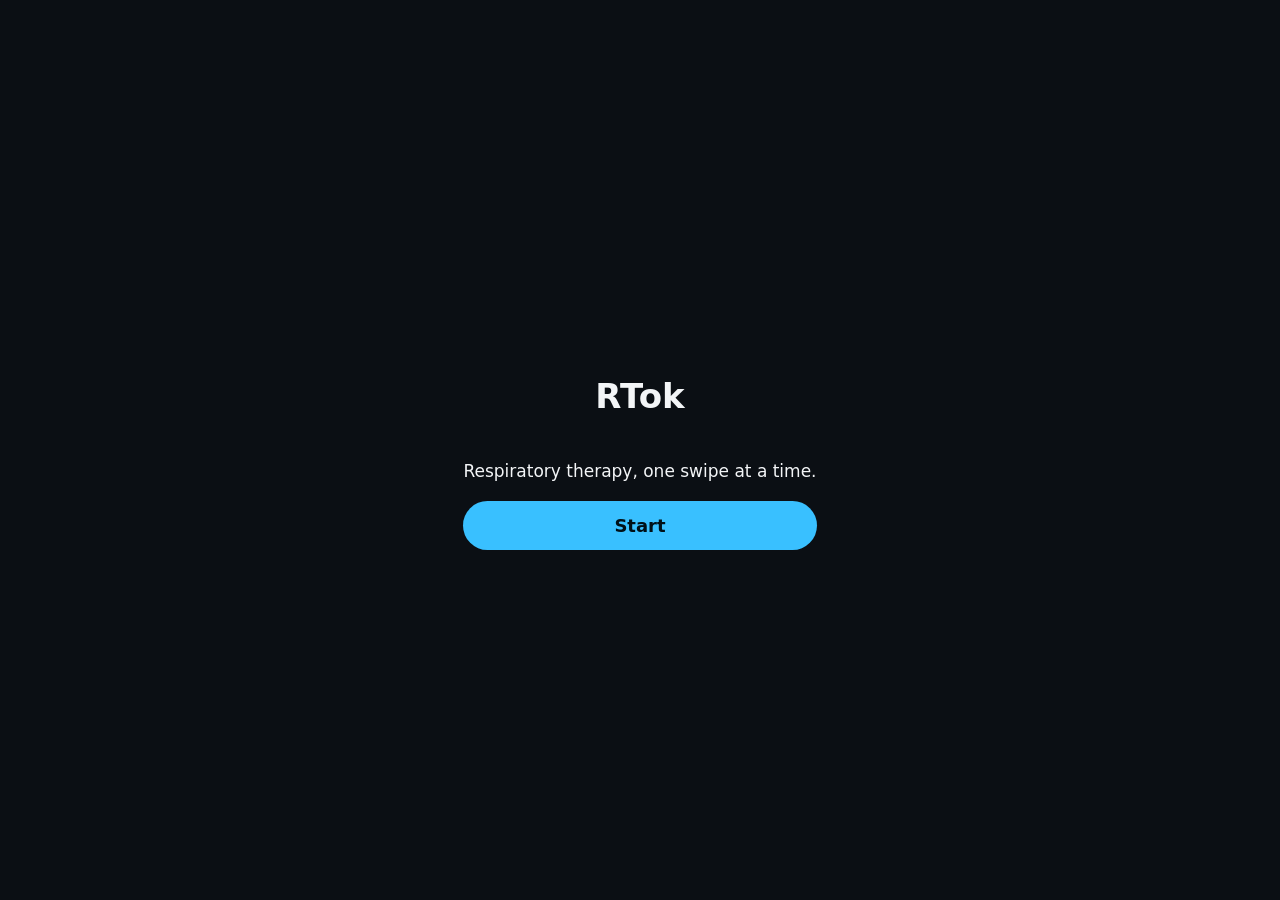
==== index.html @ b0de5a2d "RTok: RCP 203 Final study feed (541 clips, offline PWA)" ====
<!doctype html>
<html lang="en">
<head>
  <meta charset="utf-8">
  <meta name="viewport" content="width=device-width, initial-scale=1, viewport-fit=cover">
  <meta name="theme-color" content="#0b0f14">
  <meta name="apple-mobile-web-app-capable" content="yes">
  <meta name="apple-mobile-web-app-status-bar-style" content="black-translucent">
  <link rel="manifest" href="manifest.webmanifest">
  <link rel="apple-touch-icon" href="icons/icon-192.png">
  <title>RTok</title>
  <link rel="stylesheet" href="styles.css">
</head>
<body>
  <header>
    <div id="filters"></div>
    <button id="gear" aria-label="Settings">⚙</button>
  </header>
  <div id="settings" hidden>
    <h2>Exam dates</h2>
    <div id="exams"></div>
    <h2>Progress</h2>
    <button id="backup">Download backup</button>
    <label class="file">Restore backup <input id="restore" type="file" accept="application/json,.json"></label>
  </div>
  <main id="feed"></main>
  <div id="gate"><h1>RTok</h1><p>Respiratory therapy, one swipe at a time.</p><button id="start">Start</button></div>
  <script type="module" src="js/app.js"></script>
</body>
</html>
---- styles.css ----
:root { --bg: #0b0f14; --fg: #f3f5f7; --muted: #9aa7b4; --accent: #39c0ff; --ok: #2ecc71; --bad: #ff5c5c; --card: #151b22; }
* { box-sizing: border-box; }
html, body { margin: 0; height: 100%; overflow: hidden; overscroll-behavior: none; background: var(--bg); color: var(--fg); font: 17px/1.4 -apple-system, system-ui, sans-serif; }
[hidden] { display: none !important; }
header { position: fixed; top: 0; left: 0; right: 0; z-index: 5; display: flex; justify-content: space-between; align-items: center; padding: calc(env(safe-area-inset-top) + 8px) 16px 8px; background: linear-gradient(var(--bg), transparent); }
#filters button, #gear { background: none; border: 0; color: var(--muted); font: inherit; padding: 6px 10px; }
#filters button.on { color: var(--fg); font-weight: 700; border-bottom: 2px solid var(--fg); }
#feed { height: 100vh; height: 100dvh; overflow-y: scroll; overscroll-behavior: contain; scroll-snap-type: y mandatory; }
.clip { height: 100vh; height: 100dvh; scroll-snap-align: start; scroll-snap-stop: always; position: relative; display: flex; flex-direction: column; justify-content: center; padding: calc(env(safe-area-inset-top) + 72px) 24px calc(env(safe-area-inset-bottom) + 48px); }
.teach { cursor: pointer; }
.teach:focus-visible { outline: 2px solid var(--accent); outline-offset: -4px; }
.teach .frames { position: relative; flex: 1; }
.frame { position: absolute; inset: 0; display: flex; flex-direction: column; justify-content: center; opacity: 0; transform: translateY(16px); transition: opacity .35s, transform .35s; }
.frame.on { opacity: 1; transform: none; }
.big { font-size: clamp(28px, 8vw, 44px); font-weight: 800; line-height: 1.15; margin: 0 0 16px; }
.src { color: var(--muted); font-size: 13px; }
.bar { position: absolute; left: 0; right: 0; bottom: env(safe-area-inset-bottom); height: 3px; background: #ffffff22; }
.fill { height: 100%; width: 0; background: var(--accent); }
.paused { position: absolute; inset: 0; display: grid; place-items: center; font-size: 64px; color: #ffffffaa; pointer-events: none; }
.paused.retry { inset: auto 20px calc(env(safe-area-inset-bottom) + 16px) auto; font-size: 28px; color: #ffffff88; }
.check { background: var(--card); }
/* Centered when it fits; scrolls inside the card (top stays reachable) when the explanation is long. */
.check .body { min-height: 0; margin: auto 0; overflow-y: auto; -webkit-overflow-scrolling: touch; }
.kicker { color: var(--accent); font-weight: 700; text-transform: uppercase; font-size: 13px; letter-spacing: .08em; }
.q { font-size: 22px; font-weight: 700; }
.opts { display: grid; gap: 10px; }
.opts button { text-align: left; padding: 14px 16px; border-radius: 12px; border: 1px solid #ffffff22; background: #ffffff0d; color: var(--fg); font: inherit; }
.opts button.right { border-color: var(--ok); background: #2ecc7133; }
.opts button.wrong { border-color: var(--bad); background: #ff5c5c33; }
.opts button:disabled { opacity: 1; }
.mark { font-weight: 800; }
.right .mark { color: var(--ok); }
.wrong .mark { color: var(--bad); }
.why { margin-top: 16px; }
#gate { position: fixed; inset: 0; z-index: 10; display: grid; place-content: center; text-align: center; background: var(--bg); padding: 16px; }
#gate button, #settings button { padding: 14px 32px; border-radius: 999px; border: 0; background: var(--accent); color: #001018; font: 700 18px system-ui; }
#settings { position: fixed; top: 56px; right: 16px; left: 16px; z-index: 6; background: var(--card); border-radius: 16px; padding: 16px; }
#settings label { display: block; margin: 8px 0; }
.empty { margin: 0; padding: 120px 24px; color: var(--muted); scroll-snap-align: start; min-height: 100vh; min-height: 100dvh; }
.notice { position: fixed; left: 16px; right: 16px; bottom: calc(env(safe-area-inset-bottom) + 16px); z-index: 20; padding: 10px 14px; border-radius: 12px; background: var(--card); color: var(--fg); font-size: 14px; box-shadow: 0 4px 16px #0008; }
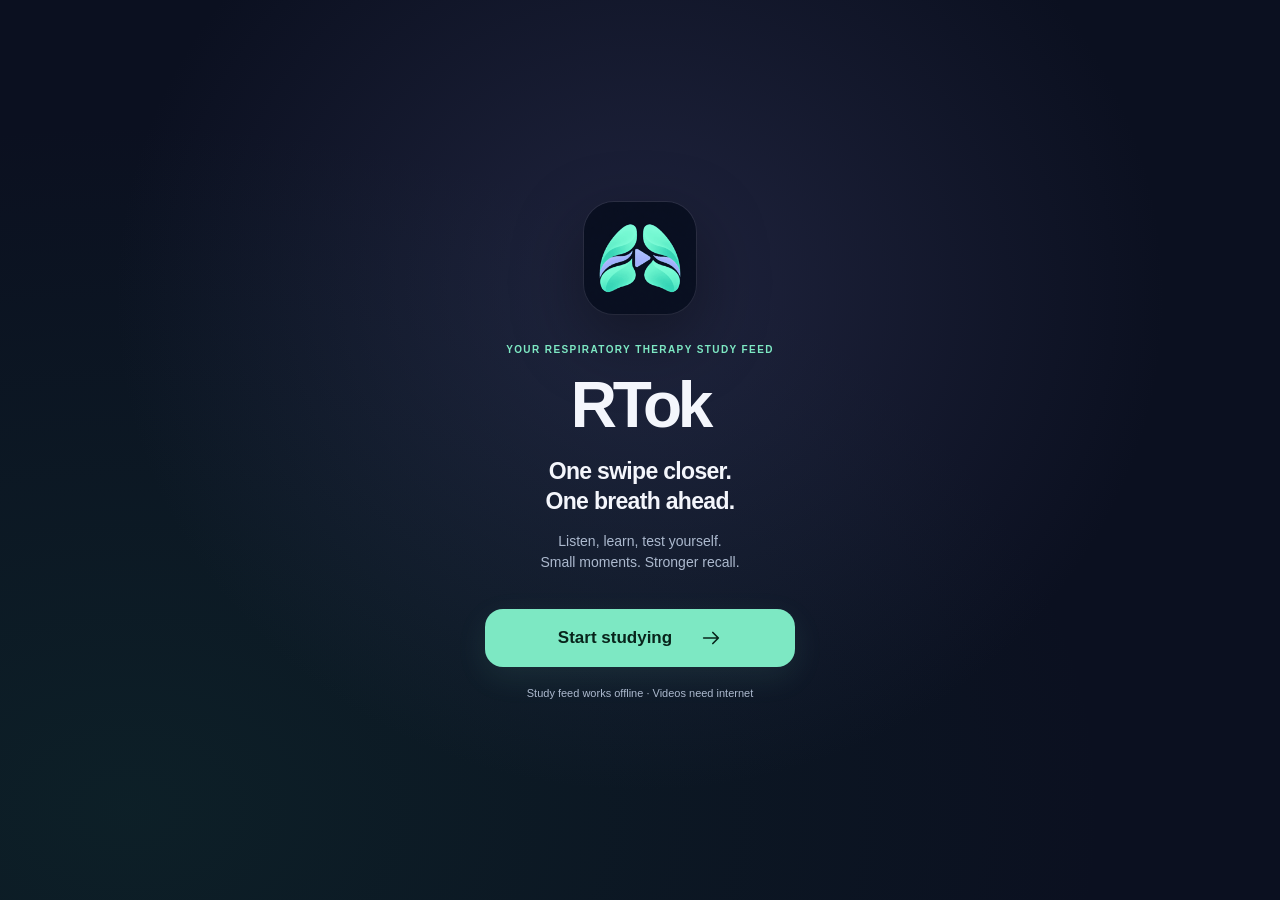
==== commit 96cddaae: "UI redesign + new app icon" ====
--- a/index.html
+++ b/index.html
@@ -3,28 +3,46 @@
 <head>
   <meta charset="utf-8">
   <meta name="viewport" content="width=device-width, initial-scale=1, viewport-fit=cover">
-  <meta name="theme-color" content="#0b0f14">
+  <meta name="theme-color" content="#0b1020">
   <meta name="apple-mobile-web-app-capable" content="yes">
   <meta name="apple-mobile-web-app-status-bar-style" content="black-translucent">
   <link rel="manifest" href="manifest.webmanifest">
-  <link rel="apple-touch-icon" href="icons/icon-192.png">
+  <link rel="apple-touch-icon" href="icons/apple-touch-icon.png">
   <title>RTok</title>
   <link rel="stylesheet" href="styles.css">
 </head>
 <body>
   <header>
-    <div id="filters"></div>
-    <button id="gear" aria-label="Settings">⚙</button>
+    <div class="header-top">
+      <div class="brand"><img src="icons/icon-192.png" alt="" width="30" height="30"><span>RTok</span><span>One breath ahead</span></div>
+      <button id="gear" aria-label="Settings" aria-expanded="false" aria-controls="settings"><svg viewBox="0 0 24 24" aria-hidden="true"><path d="m9 3-.6 2.3-2 .9-2.2-.6-2 3.5L4 10.8v2.4l-1.8 1.7 2 3.5 2.2-.6 2 .9L9 21h4l.6-2.3 2-.9 2.2.6 2-3.5-1.8-1.7v-2.4l1.8-1.7-2-3.5-2.2.6-2-.9L13 3Z"/><circle cx="11" cy="12" r="3"/></svg></button>
+    </div>
+    <div id="filters" role="group" aria-label="Filter by course"></div>
   </header>
-  <div id="settings" hidden>
-    <h2>Exam dates</h2>
+  <div id="settings" role="region" aria-labelledby="settings-title" hidden>
+    <div class="sheet-heading"><h2 id="settings-title">Your study space</h2><button id="settings-close" aria-label="Close settings"><svg viewBox="0 0 24 24" aria-hidden="true"><path d="m6 6 12 12M18 6 6 18"/></svg></button></div>
+    <p class="sheet-description">Set your exam dates. Keep your progress close.</p>
+    <h3>Exam dates</h3>
     <div id="exams"></div>
-    <h2>Progress</h2>
+    <h3>Progress &amp; backup</h3>
     <button id="backup">Download backup</button>
     <label class="file">Restore backup <input id="restore" type="file" accept="application/json,.json"></label>
   </div>
   <main id="feed"></main>
-  <div id="gate"><h1>RTok</h1><p>Respiratory therapy, one swipe at a time.</p><button id="start">Start</button></div>
+  <main id="videos" hidden></main>
+  <nav id="tabs" aria-label="Study views" hidden>
+    <button data-tab="feed" class="on" aria-pressed="true"><svg viewBox="0 0 24 24" aria-hidden="true"><rect x="5" y="3" width="14" height="18" rx="4"/><path d="m10 9 5 3-5 3Z"/></svg><span>Feed</span></button>
+    <button data-tab="videos" aria-pressed="false"><svg viewBox="0 0 24 24" aria-hidden="true"><rect x="3" y="5" width="18" height="14" rx="4"/><path d="m10 9 5 3-5 3Z"/></svg><span>Videos</span></button>
+  </nav>
+  <div id="gate">
+    <img class="hero-icon" src="icons/icon-192.png" width="112" height="112" alt="">
+    <p class="kicker">Your respiratory therapy study feed</p>
+    <h1>RTok</h1>
+    <p class="tagline">One swipe closer.<br>One breath ahead.</p>
+    <p class="hero-detail">Listen, learn, test yourself.<br>Small moments. Stronger recall.</p>
+    <button id="start">Start studying <svg viewBox="0 0 24 24" aria-hidden="true"><path d="M4 12h16m-6-6 6 6-6 6"/></svg></button>
+    <p class="gate-note">Study feed works offline · Videos need internet</p>
+  </div>
   <script type="module" src="js/app.js"></script>
 </body>
 </html>
--- a/styles.css
+++ b/styles.css
@@ -1,40 +1,139 @@
-:root { --bg: #0b0f14; --fg: #f3f5f7; --muted: #9aa7b4; --accent: #39c0ff; --ok: #2ecc71; --bad: #ff5c5c; --card: #151b22; }
+:root {
+  color-scheme: dark;
+  --bg: #0b1020;
+  --card: #151e32;
+  --surface: #1c2840;
+  --fg: #f4f6fc;
+  --muted: #acb9ce;
+  --accent: #7de8c3;
+  --violet: #b5b8ff;
+  --ok: #7de8c3;
+  --bad: #ff9baf;
+  --line: #33415b;
+  --radius: 22px;
+  --shadow: 0 20px 60px #0005;
+  --top: calc(env(safe-area-inset-top, 0px) + 132px);
+  --bottom: calc(env(safe-area-inset-bottom, 0px) + 88px);
+}
 * { box-sizing: border-box; }
-html, body { margin: 0; height: 100%; overflow: hidden; overscroll-behavior: none; background: var(--bg); color: var(--fg); font: 17px/1.4 -apple-system, system-ui, sans-serif; }
+html, body { margin: 0; height: 100%; overflow: hidden; overscroll-behavior: none; background: var(--bg); color: var(--fg); font: 17px/1.5 -apple-system, BlinkMacSystemFont, 'Segoe UI', sans-serif; -webkit-text-size-adjust: 100%; }
 [hidden] { display: none !important; }
-header { position: fixed; top: 0; left: 0; right: 0; z-index: 5; display: flex; justify-content: space-between; align-items: center; padding: calc(env(safe-area-inset-top) + 8px) 16px 8px; background: linear-gradient(var(--bg), transparent); }
-#filters button, #gear { background: none; border: 0; color: var(--muted); font: inherit; padding: 6px 10px; }
-#filters button.on { color: var(--fg); font-weight: 700; border-bottom: 2px solid var(--fg); }
-#feed { height: 100vh; height: 100dvh; overflow-y: scroll; overscroll-behavior: contain; scroll-snap-type: y mandatory; }
-.clip { height: 100vh; height: 100dvh; scroll-snap-align: start; scroll-snap-stop: always; position: relative; display: flex; flex-direction: column; justify-content: center; padding: calc(env(safe-area-inset-top) + 72px) 24px calc(env(safe-area-inset-bottom) + 48px); }
-.teach { cursor: pointer; }
-.teach:focus-visible { outline: 2px solid var(--accent); outline-offset: -4px; }
-.teach .frames { position: relative; flex: 1; }
-.frame { position: absolute; inset: 0; display: flex; flex-direction: column; justify-content: center; opacity: 0; transform: translateY(16px); transition: opacity .35s, transform .35s; }
-.frame.on { opacity: 1; transform: none; }
-.big { font-size: clamp(28px, 8vw, 44px); font-weight: 800; line-height: 1.15; margin: 0 0 16px; }
-.src { color: var(--muted); font-size: 13px; }
-.bar { position: absolute; left: 0; right: 0; bottom: env(safe-area-inset-bottom); height: 3px; background: #ffffff22; }
-.fill { height: 100%; width: 0; background: var(--accent); }
-.paused { position: absolute; inset: 0; display: grid; place-items: center; font-size: 64px; color: #ffffffaa; pointer-events: none; }
-.paused.retry { inset: auto 20px calc(env(safe-area-inset-bottom) + 16px) auto; font-size: 28px; color: #ffffff88; }
-.check { background: var(--card); }
-/* Centered when it fits; scrolls inside the card (top stays reachable) when the explanation is long. */
-.check .body { min-height: 0; margin: auto 0; overflow-y: auto; -webkit-overflow-scrolling: touch; }
-.kicker { color: var(--accent); font-weight: 700; text-transform: uppercase; font-size: 13px; letter-spacing: .08em; }
-.q { font-size: 22px; font-weight: 700; }
+button, input { font: inherit; }
+button { cursor: pointer; -webkit-tap-highlight-color: transparent; }
+button, input, label.file { touch-action: manipulation; }
+button:focus-visible, input:focus-visible, .file:focus-within { outline: 3px solid var(--accent); outline-offset: 3px; }
+button { transition: background .18s, border-color .18s, transform .18s; }
+button:active { transform: scale(.98); }
+svg { display: block; width: 22px; height: 22px; flex: none; fill: none; stroke: currentColor; stroke-width: 1.8; stroke-linecap: round; stroke-linejoin: round; }
+header { position: fixed; top: 0; left: 0; right: 0; z-index: 5; padding: calc(env(safe-area-inset-top, 0px) + 10px) max(16px, env(safe-area-inset-right, 0px)) 12px max(16px, env(safe-area-inset-left, 0px)); background: #0b1020f5; border-bottom: 1px solid #ffffff0d; }
+.header-top { display: flex; justify-content: space-between; align-items: center; height: 36px; margin-bottom: 8px; }
+.brand { display: flex; align-items: center; gap: 9px; font-weight: 800; font-size: 21px; letter-spacing: -.7px; }
+.brand img { width: 30px; height: 30px; border-radius: 9px; }
+.brand span:last-child { margin-left: 3px; font-size: 10px; letter-spacing: .12em; text-transform: uppercase; color: var(--muted); font-weight: 700; }
+#gear { display: grid; place-items: center; width: 44px; height: 44px; border: 0; border-radius: 14px; background: transparent; color: var(--muted); }
+#gear[aria-expanded="true"] { background: var(--surface); color: var(--accent); }
+#filters { display: flex; gap: 4px; padding: 3px; border: 1px solid var(--line); border-radius: 16px; background: #11192b; overflow-x: auto; scrollbar-width: none; }
+#filters::-webkit-scrollbar { display: none; }
+#filters button { flex: 1 0 auto; min-height: 44px; padding: 8px 12px; border: 0; border-radius: 12px; color: var(--muted); background: transparent; font-size: 13px; font-weight: 700; white-space: nowrap; }
+#filters button.on { color: #071c18; background: var(--accent); box-shadow: 0 3px 12px #0003; }
+#feed, #videos { height: 100vh; height: 100dvh; overflow-y: scroll; overflow-x: hidden; overscroll-behavior: contain; scroll-snap-type: y mandatory; scrollbar-width: none; }
+#feed::-webkit-scrollbar, #videos::-webkit-scrollbar { display: none; }
+.clip { height: 100vh; height: 100dvh; scroll-snap-align: start; scroll-snap-stop: always; position: relative; display: flex; flex-direction: column; justify-content: center; padding: var(--top) max(24px, env(safe-area-inset-right, 0px)) var(--bottom) max(24px, env(safe-area-inset-left, 0px)); overflow: hidden; background: radial-gradient(ellipse at 100% 30%, #29365655, transparent 65%), var(--bg); }
+.clip > * { min-width: 0; }
+.teach { cursor: pointer; padding-bottom: calc(env(safe-area-inset-bottom, 0px) + 144px); background: radial-gradient(ellipse at 90% 40%, #46417f42, transparent 65%), radial-gradient(ellipse at 0 80%, #14463d35, transparent 70%), var(--bg); }
+.teach:focus-visible { outline: 3px solid var(--accent); outline-offset: -5px; }
+.lesson-head { display: flex; align-items: center; justify-content: space-between; gap: 10px; margin: 14px 0 8px; }
+.kicker { color: var(--accent); font-weight: 750; text-transform: uppercase; font-size: 11px; letter-spacing: .14em; margin: 0 0 12px; }
+.lesson-head .kicker { color: var(--violet); margin: 0; }
+.lesson-format { color: var(--muted); font-size: 11px; }
+.teach .frames { position: relative; flex: 1; min-height: 0; }
+.frame { position: absolute; inset: 0; display: flex; flex-direction: column; overflow-y: auto; opacity: 0; visibility: hidden; transform: translateY(12px); transition: opacity .35s, transform .35s, visibility .35s; }
+.frame.on { opacity: 1; visibility: visible; transform: none; }
+.frame-number { color: var(--violet); font-size: 12px; font-weight: 700; letter-spacing: .12em; margin-top: auto; padding-top: 18px; margin-bottom: 16px; }
+.big { font-size: clamp(30px, 8.7vw, 44px); font-weight: 800; line-height: 1.14; letter-spacing: -.035em; margin: 0 0 24px; overflow-wrap: anywhere; text-wrap: pretty; }
+.src { color: var(--muted); font-size: 12px; line-height: 1.6; overflow-wrap: anywhere; }
+.frame .src { align-self: flex-start; padding: 9px 12px; border: 1px solid var(--line); border-left: 2px solid var(--violet); border-radius: 10px; background: #141d30; margin: 0 0 auto; }
+.teach-hint { max-width: calc(100% - 180px); position: absolute; left: 24px; bottom: calc(env(safe-area-inset-bottom, 0px) + 94px); margin: 0; color: var(--muted); font-size: 11px; letter-spacing: .02em; }
+.bar { position: absolute; left: 24px; right: 24px; bottom: calc(env(safe-area-inset-bottom, 0px) + 72px); height: 5px; border-radius: 8px; overflow: hidden; background: #35415e; }
+.fill { height: 100%; width: 0; background: linear-gradient(90deg, var(--violet), var(--accent)); border-radius: inherit; }
+.paused { position: absolute; right: 24px; bottom: calc(env(safe-area-inset-bottom, 0px) + 92px); display: flex; align-items: center; gap: 8px; min-height: 44px; padding: 9px 13px; border: 1px solid var(--line); border-radius: 14px; font-size: 14px; color: var(--fg); background: #1c2840; pointer-events: none; }
+.paused::after { content: 'Tap to play'; font-size: 11px; font-weight: 600; }
+.paused.retry::after { content: 'Retry audio'; }
+.check { background: radial-gradient(ellipse at 100% 20%, #21574b33, transparent 65%), var(--bg); }
+/* Each snap card stays viewport-sized. Long content scrolls inside the clear area. */
+.check .body, .video .body { min-height: 0; max-height: 100%; margin: auto 0; overflow-y: auto; overscroll-behavior-y: contain; -webkit-overflow-scrolling: touch; padding: 8px 6px 12px; overflow-x: hidden; scrollbar-width: thin; scrollbar-color: var(--line) transparent; }
+.check .kicker::before { content: '✦'; margin-right: 8px; }
+.q { font-size: clamp(21px, 6vw, 27px); line-height: 1.3; letter-spacing: -.025em; font-weight: 750; margin: 0 0 24px; overflow-wrap: anywhere; }
 .opts { display: grid; gap: 10px; }
-.opts button { text-align: left; padding: 14px 16px; border-radius: 12px; border: 1px solid #ffffff22; background: #ffffff0d; color: var(--fg); font: inherit; }
-.opts button.right { border-color: var(--ok); background: #2ecc7133; }
-.opts button.wrong { border-color: var(--bad); background: #ff5c5c33; }
-.opts button:disabled { opacity: 1; }
-.mark { font-weight: 800; }
+.opts button { position: relative; display: flex; align-items: center; gap: 12px; min-height: 60px; width: 100%; text-align: left; padding: 12px 14px; border-radius: 16px; border: 1px solid var(--line); background: #172238; color: var(--fg); font-size: 15px; line-height: 1.45; overflow-wrap: anywhere; }
+.option-letter { display: grid; place-items: center; flex: 0 0 30px; height: 30px; border: 1px solid #4c5b75; border-radius: 9px; color: var(--muted); font-size: 12px; font-weight: 750; }
+.option-text { min-width: 0; }
+.opts button.right { border-color: var(--ok); background: #14382f; }
+.opts button.wrong { border-color: var(--bad); background: #3f2333; }
+.opts button:disabled { opacity: 1; cursor: default; }
+.right .option-letter { background: var(--ok); color: #09251d; border-color: var(--ok); }
+.wrong .option-letter { background: var(--bad); color: #2b1020; border-color: var(--bad); }
+.mark { position: absolute; right: 10px; top: -9px; display: grid; place-items: center; width: 22px; height: 22px; border-radius: 50%; background: var(--bg); font-weight: 800; }
 .right .mark { color: var(--ok); }
 .wrong .mark { color: var(--bad); }
-.why { margin-top: 16px; }
-#gate { position: fixed; inset: 0; z-index: 10; display: grid; place-content: center; text-align: center; background: var(--bg); padding: 16px; }
-#gate button, #settings button { padding: 14px 32px; border-radius: 999px; border: 0; background: var(--accent); color: #001018; font: 700 18px system-ui; }
-#settings { position: fixed; top: 56px; right: 16px; left: 16px; z-index: 6; background: var(--card); border-radius: 16px; padding: 16px; }
-#settings label { display: block; margin: 8px 0; }
-.empty { margin: 0; padding: 120px 24px; color: var(--muted); scroll-snap-align: start; min-height: 100vh; min-height: 100dvh; }
-.notice { position: fixed; left: 16px; right: 16px; bottom: calc(env(safe-area-inset-bottom) + 16px); z-index: 20; padding: 10px 14px; border-radius: 12px; background: var(--card); color: var(--fg); font-size: 14px; box-shadow: 0 4px 16px #0008; }
+.why { margin-top: 20px; padding: 18px; background: #172738; border: 1px solid #3c596a; border-radius: 18px; font-size: 15px; }
+.why-title { color: var(--accent); font-size: 11px; letter-spacing: .1em; text-transform: uppercase; }
+.why p { margin: 10px 0 0; }
+#gate { position: fixed; inset: 0; z-index: 10; display: flex; flex-direction: column; align-items: center; justify-content: center; overflow-y: auto; text-align: center; background: radial-gradient(ellipse at 50% 33%, #3e416b66, transparent 58%), radial-gradient(ellipse at 10% 90%, #145e4533, transparent 60%), var(--bg); padding: calc(env(safe-area-inset-top, 0px) + 32px) 28px calc(env(safe-area-inset-bottom, 0px) + 28px); }
+#gate > * { flex-shrink: 0; }
+.hero-icon { width: 112px; height: 112px; border-radius: 30px; box-shadow: 0 24px 70px #0006, 0 0 0 1px #ffffff15; margin-bottom: 28px; }
+#gate .kicker { color: var(--accent); font-size: 10px; }
+#gate h1 { font-size: clamp(48px, 15vw, 64px); line-height: 1; letter-spacing: -.065em; margin: 4px 0 20px; }
+#gate .tagline { font-size: 23px; font-weight: 650; line-height: 1.3; letter-spacing: -.03em; max-width: 290px; margin: 0 0 14px; }
+.hero-detail { color: var(--muted); font-size: 14px; max-width: 270px; margin: 0 0 36px; }
+#start { display: flex; align-items: center; justify-content: center; gap: 28px; width: min(100%, 310px); min-height: 58px; padding: 14px 24px; border-radius: 18px; border: 0; background: var(--accent); color: #08241b; font-weight: 800; font-size: 17px; box-shadow: 0 10px 32px #7de8c317; }
+.gate-note { color: var(--muted); font-size: 11px; margin: 18px 0 0; }
+#settings { position: fixed; top: var(--top); bottom: calc(env(safe-area-inset-bottom, 0px) + 64px); right: max(12px, env(safe-area-inset-right, 0px)); left: max(12px, env(safe-area-inset-left, 0px)); z-index: 6; overflow-y: auto; background: #151e32fa; border: 1px solid #43516c; border-radius: 26px; padding: 24px; box-shadow: var(--shadow); }
+.sheet-heading { display: flex; align-items: center; justify-content: space-between; gap: 12px; }
+#settings h2 { font-size: 22px; letter-spacing: -.035em; margin: 0; }
+#settings h3 { color: var(--muted); font-size: 11px; text-transform: uppercase; letter-spacing: .12em; margin: 26px 0 12px; }
+.sheet-description { color: var(--muted); font-size: 13px; margin: 8px 0 20px; }
+#settings-close { display: grid; place-items: center; width: 44px; height: 44px; border: 1px solid var(--line); border-radius: 50%; color: var(--fg); background: var(--surface); }
+#settings label { display: flex; flex-wrap: wrap; align-items: center; justify-content: space-between; gap: 8px; margin: 10px 0; font-size: 14px; }
+#settings input[type="date"] { min-width: 0; max-width: 100%; min-height: 44px; color: var(--fg); background: var(--bg); border: 1px solid #4b5b77; border-radius: 10px; padding: 8px; }
+#backup, #settings label.file { display: flex; justify-content: center; align-items: center; width: 100%; min-height: 48px; padding: 12px 16px; border-radius: 14px; border: 1px solid var(--line); color: var(--fg); background: var(--surface); font-size: 14px; font-weight: 650; }
+#settings label.file { position: relative; cursor: pointer; overflow: hidden; }
+.file input { position: absolute; inset: 0; opacity: 0; width: 100%; cursor: pointer; }
+.empty { margin: 0; padding: var(--top) 24px var(--bottom); color: var(--muted); scroll-snap-align: start; min-height: 100vh; min-height: 100dvh; }
+.notice { position: fixed; left: max(16px, env(safe-area-inset-left, 0px)); right: max(16px, env(safe-area-inset-right, 0px)); bottom: calc(env(safe-area-inset-bottom, 0px) + 64px); z-index: 20; padding: 16px 18px; border: 1px solid #53617b; border-left: 3px solid var(--accent); border-radius: 16px; background: #1c2840; color: var(--fg); font-size: 14px; box-shadow: var(--shadow); }
+.video h2 { font-size: 25px; letter-spacing: -.03em; line-height: 1.25; margin: 14px 0; overflow-wrap: anywhere; }
+.video .kicker { display: flex; align-items: center; flex-wrap: wrap; gap: 8px; font-size: 11px; letter-spacing: .02em; text-transform: none; color: var(--muted); }
+.video .kicker > span { min-width: 0; max-width: 100%; overflow-wrap: anywhere; }
+.platform-pill { border-radius: 8px; padding: 5px 9px; background: #26384a; color: var(--accent); font-size: 10px; font-weight: 800; letter-spacing: .05em; text-transform: uppercase; }
+.youtube .platform-pill { background: #492333; color: #ffb6c0; }
+.instagram .platform-pill { background: #3e294d; color: #edbbff; }
+.facebook .platform-pill { background: #1d3557; color: #a9d0ff; }
+.tiktok .platform-pill { background: #153d3b; color: #87f1df; }
+.video-badge { display: inline-block; margin: 0; padding: 7px 10px; border: 1px solid #3b6659; border-radius: 10px; font-size: 12px; font-weight: 650; background: #16362f; color: var(--ok); }
+.video-badge.conflict { background: #3a2e20; border-color: #806345; color: #ffda9b; }
+.video-conflicts { padding: 14px 14px 14px 30px; border: 1px solid #64513d; border-radius: 14px; background: #2a251f; color: #eddbbd; font-size: 13px; line-height: 1.65; overflow-wrap: anywhere; }
+.video-conflicts li + li { margin-top: 12px; }
+.video-media { width: min(100%, 33.75vh); width: min(100%, 33.75dvh); margin: 18px auto 0; }
+.video.youtube .video-media { width: 100%; }
+.video .poster, .video iframe { width: 100%; aspect-ratio: 9 / 16; border: 1px solid #42516c; border-radius: 20px; }
+.video.youtube .poster, .video.youtube iframe { aspect-ratio: 16 / 9; }
+.video .poster { position: relative; display: grid; place-items: center; overflow: hidden; background: radial-gradient(ellipse at 20% 10%, #53648866, transparent 75%), #18243a; box-shadow: 0 12px 32px #0003; }
+.video.tiktok .poster { background: radial-gradient(ellipse at 0 0, #277269, transparent), #152631; }
+.video.instagram .poster { background: radial-gradient(ellipse at 0 0, #73436e, transparent), #261e39; }
+.video.facebook .poster { background: radial-gradient(ellipse at 0 0, #345b91, transparent), #17253d; }
+.video .poster img { position: absolute; inset: 0; width: 100%; height: 100%; object-fit: cover; }
+.video .poster::after { content: ''; position: absolute; inset: 0; background: linear-gradient(transparent, #08101a66); pointer-events: none; }
+.video iframe { display: block; background: var(--card); }
+.video-play { position: relative; z-index: 1; display: grid; place-items: center; width: 64px; height: 64px; padding-left: 6px; border: 1px solid #ffffff66; border-radius: 50%; background: #0b1020dd; color: #fff; font-size: 26px; box-shadow: 0 0 0 8px #ffffff16, 0 8px 32px #0005; }
+.video-actions { display: flex; flex-wrap: wrap; gap: 10px; margin-top: 14px; }
+.video-retry, .video-skip { display: block; min-height: 44px; padding: 10px 14px; border: 1px solid var(--line); border-radius: 12px; background: #172238; color: var(--muted); font-size: 12px; font-weight: 650; }
+.video-retry { color: var(--accent); }
+.video-status { padding: 12px 14px; border: 1px solid var(--line); border-radius: 12px; background: var(--surface); color: var(--muted); font-size: 13px; }
+#tabs { position: fixed; left: 0; right: 0; bottom: 0; z-index: 5; display: flex; padding: 0 max(16px, env(safe-area-inset-right, 0px)) env(safe-area-inset-bottom, 0px) max(16px, env(safe-area-inset-left, 0px)); background: #0b1020fa; border-top: 1px solid var(--line); }
+#tabs button { position: relative; flex: 1; display: flex; align-items: center; justify-content: center; gap: 9px; height: 48px; background: none; border: 0; color: var(--muted); font-size: 12px; font-weight: 700; }
+#tabs button.on { color: var(--accent); }
+#tabs button.on::before { content: ''; position: absolute; top: -1px; left: 30%; right: 30%; height: 2px; border-radius: 4px; background: var(--accent); }
+@media (min-width: 600px) { .clip { padding-left: max(24px, calc((100vw - 480px) / 2)); padding-right: max(24px, calc((100vw - 480px) / 2)); } #settings { max-width: 480px; margin: 0 auto; } .bar { left: max(24px, calc((100vw - 480px) / 2)); right: max(24px, calc((100vw - 480px) / 2)); } }
+@media (max-width: 350px) { .clip { padding-left: 18px; padding-right: 18px; } .q { font-size: 21px; } .opts button { padding: 11px; gap: 9px; } .brand span:last-child { font-size: 9px; } .teach-hint { left: 18px; font-size: 10px; } .paused { right: 18px; } #settings { padding: 18px; } }
+@media (max-height: 650px) { #gate { justify-content: flex-start; } .hero-icon { width: 76px; height: 76px; margin-bottom: 18px; } .hero-detail { margin-bottom: 20px; } .lesson-head { margin-top: 4px; } }
+@media (prefers-reduced-motion: reduce) { *, *::before, *::after { animation: none !important; transition: none !important; scroll-behavior: auto !important; } }
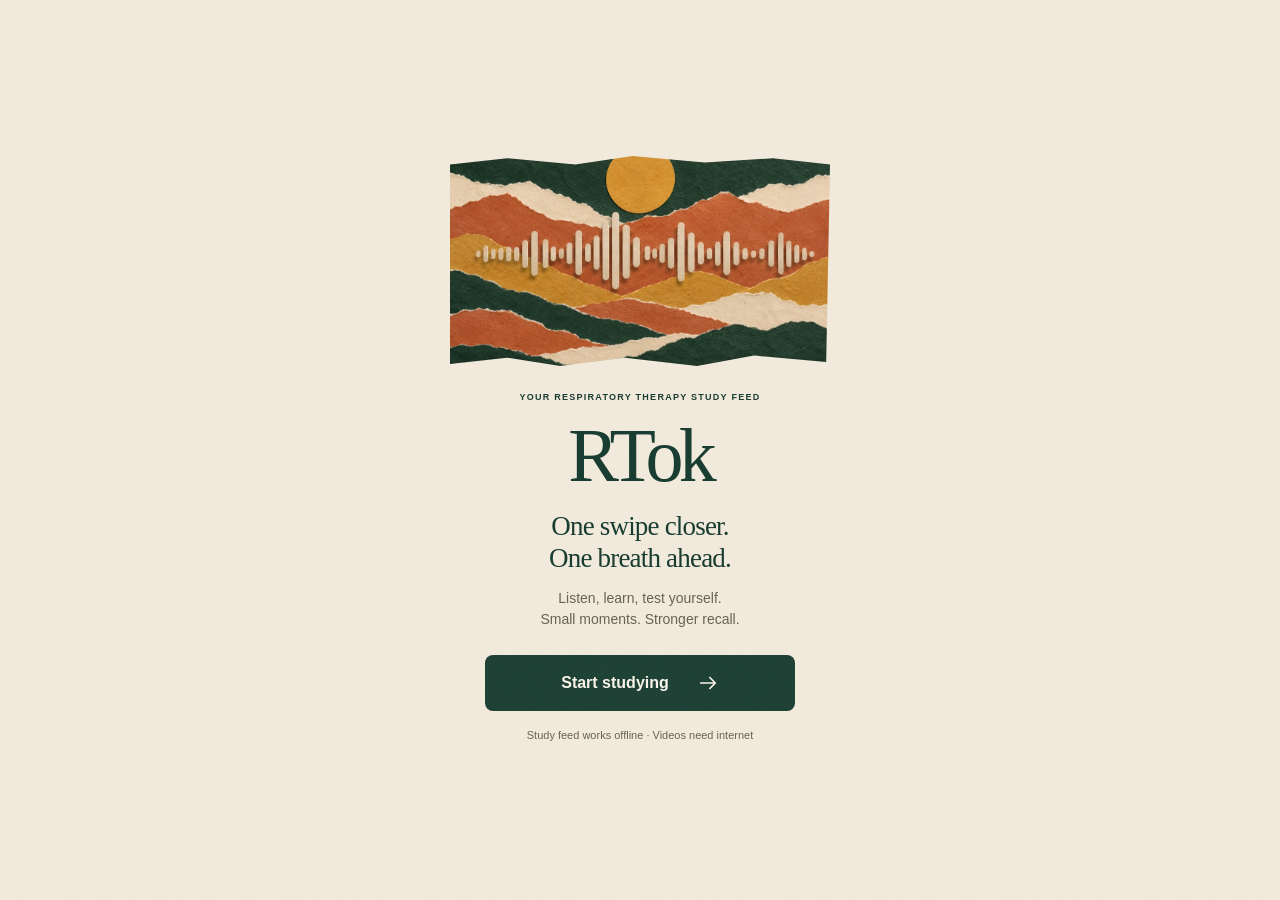
==== commit 47858cc0: "Paper collage UI (by Codex) + random feed order" ====
--- a/index.html
+++ b/index.html
@@ -3,7 +3,7 @@
 <head>
   <meta charset="utf-8">
   <meta name="viewport" content="width=device-width, initial-scale=1, viewport-fit=cover">
-  <meta name="theme-color" content="#0b1020">
+  <meta name="theme-color" content="#f3ebdd">
   <meta name="apple-mobile-web-app-capable" content="yes">
   <meta name="apple-mobile-web-app-status-bar-style" content="black-translucent">
   <link rel="manifest" href="manifest.webmanifest">
@@ -14,10 +14,10 @@
 <body>
   <header>
     <div class="header-top">
-      <div class="brand"><img src="icons/icon-192.png" alt="" width="30" height="30"><span>RTok</span><span>One breath ahead</span></div>
+      <div class="brand"><span class="brand-mark" aria-hidden="true"></span><span class="brand-name">RTok</span><span class="brand-tagline">One breath ahead</span></div>
+      <label id="filters"><span class="visually-hidden">Filter by course</span><select id="course" aria-label="Filter by course"></select></label>
       <button id="gear" aria-label="Settings" aria-expanded="false" aria-controls="settings"><svg viewBox="0 0 24 24" aria-hidden="true"><path d="m9 3-.6 2.3-2 .9-2.2-.6-2 3.5L4 10.8v2.4l-1.8 1.7 2 3.5 2.2-.6 2 .9L9 21h4l.6-2.3 2-.9 2.2.6 2-3.5-1.8-1.7v-2.4l1.8-1.7-2-3.5-2.2.6-2-.9L13 3Z"/><circle cx="11" cy="12" r="3"/></svg></button>
     </div>
-    <div id="filters" role="group" aria-label="Filter by course"></div>
   </header>
   <div id="settings" role="region" aria-labelledby="settings-title" hidden>
     <div class="sheet-heading"><h2 id="settings-title">Your study space</h2><button id="settings-close" aria-label="Close settings"><svg viewBox="0 0 24 24" aria-hidden="true"><path d="m6 6 12 12M18 6 6 18"/></svg></button></div>
@@ -31,11 +31,11 @@
   <main id="feed"></main>
   <main id="videos" hidden></main>
   <nav id="tabs" aria-label="Study views" hidden>
-    <button data-tab="feed" class="on" aria-pressed="true"><svg viewBox="0 0 24 24" aria-hidden="true"><rect x="5" y="3" width="14" height="18" rx="4"/><path d="m10 9 5 3-5 3Z"/></svg><span>Feed</span></button>
-    <button data-tab="videos" aria-pressed="false"><svg viewBox="0 0 24 24" aria-hidden="true"><rect x="3" y="5" width="18" height="14" rx="4"/><path d="m10 9 5 3-5 3Z"/></svg><span>Videos</span></button>
+    <button data-tab="feed" class="on" aria-pressed="true"><svg viewBox="0 0 24 24" aria-hidden="true"><rect x="5" y="3" width="14" height="18" rx="4"/><path d="m10 9 5 3-5 3Z"/></svg><span>Learn</span></button>
+    <button data-tab="videos" aria-pressed="false"><svg viewBox="0 0 24 24" aria-hidden="true"><rect x="3" y="5" width="18" height="14" rx="4"/><path d="m10 9 5 3-5 3Z"/></svg><span>Library</span></button>
   </nav>
   <div id="gate">
-    <img class="hero-icon" src="icons/icon-192.png" width="112" height="112" alt="">
+    <div class="gate-art" aria-hidden="true"></div>
     <p class="kicker">Your respiratory therapy study feed</p>
     <h1>RTok</h1>
     <p class="tagline">One swipe closer.<br>One breath ahead.</p>
--- a/styles.css
+++ b/styles.css
@@ -1,139 +1,170 @@
 :root {
-  color-scheme: dark;
-  --bg: #0b1020;
-  --card: #151e32;
-  --surface: #1c2840;
-  --fg: #f4f6fc;
-  --muted: #acb9ce;
-  --accent: #7de8c3;
-  --violet: #b5b8ff;
-  --ok: #7de8c3;
-  --bad: #ff9baf;
-  --line: #33415b;
-  --radius: 22px;
-  --shadow: 0 20px 60px #0005;
-  --top: calc(env(safe-area-inset-top, 0px) + 132px);
-  --bottom: calc(env(safe-area-inset-bottom, 0px) + 88px);
+  color-scheme: light;
+  --bg: #f3ebdd;
+  --card: #faf4e9;
+  --surface: #e9dfcd;
+  --fg: #193d31;
+  --muted: #666454;
+  --accent: #193d31;
+  --ochre: #d8a244;
+  --terra: #a74f35;
+  --ok: #193d31;
+  --bad: #923e2d;
+  --line: #cfc2ac;
+  --shadow: 0 16px 48px #41362224;
+  --top: calc(env(safe-area-inset-top, 0px) + 88px);
+  --bottom: calc(env(safe-area-inset-bottom, 0px) + 84px);
+  --gutter: max(24px, calc((100vw - 552px) / 2));
+  --paper: url("data:image/svg+xml,%3Csvg xmlns='http://www.w3.org/2000/svg' width='180' height='180'%3E%3Cfilter id='n'%3E%3CfeTurbulence type='fractalNoise' baseFrequency='.74' numOctaves='3' stitchTiles='stitch'/%3E%3C/filter%3E%3Cpath fill='%23665032' opacity='.065' filter='url(%23n)' d='M0 0h180v180H0z'/%3E%3C/svg%3E");
 }
 * { box-sizing: border-box; }
-html, body { margin: 0; height: 100%; overflow: hidden; overscroll-behavior: none; background: var(--bg); color: var(--fg); font: 17px/1.5 -apple-system, BlinkMacSystemFont, 'Segoe UI', sans-serif; -webkit-text-size-adjust: 100%; }
+html, body { margin: 0; height: 100%; overflow: hidden; overscroll-behavior: none; background: var(--paper), var(--bg); color: var(--fg); font: 16px/1.5 -apple-system, BlinkMacSystemFont, 'Segoe UI', sans-serif; -webkit-text-size-adjust: 100%; }
 [hidden] { display: none !important; }
 button, input { font: inherit; }
-button { cursor: pointer; -webkit-tap-highlight-color: transparent; }
+button { cursor: pointer; -webkit-tap-highlight-color: transparent; transition: background .18s, border-color .18s, transform .18s; }
 button, input, label.file { touch-action: manipulation; }
-button:focus-visible, input:focus-visible, .file:focus-within { outline: 3px solid var(--accent); outline-offset: 3px; }
-button { transition: background .18s, border-color .18s, transform .18s; }
-button:active { transform: scale(.98); }
+button:focus-visible, input:focus-visible, .file:focus-within { outline: 3px solid var(--terra); outline-offset: 3px; }
+button:active { transform: translateY(1px); }
+button:disabled { cursor: default; }
 svg { display: block; width: 22px; height: 22px; flex: none; fill: none; stroke: currentColor; stroke-width: 1.8; stroke-linecap: round; stroke-linejoin: round; }
-header { position: fixed; top: 0; left: 0; right: 0; z-index: 5; padding: calc(env(safe-area-inset-top, 0px) + 10px) max(16px, env(safe-area-inset-right, 0px)) 12px max(16px, env(safe-area-inset-left, 0px)); background: #0b1020f5; border-bottom: 1px solid #ffffff0d; }
-.header-top { display: flex; justify-content: space-between; align-items: center; height: 36px; margin-bottom: 8px; }
-.brand { display: flex; align-items: center; gap: 9px; font-weight: 800; font-size: 21px; letter-spacing: -.7px; }
-.brand img { width: 30px; height: 30px; border-radius: 9px; }
-.brand span:last-child { margin-left: 3px; font-size: 10px; letter-spacing: .12em; text-transform: uppercase; color: var(--muted); font-weight: 700; }
-#gear { display: grid; place-items: center; width: 44px; height: 44px; border: 0; border-radius: 14px; background: transparent; color: var(--muted); }
-#gear[aria-expanded="true"] { background: var(--surface); color: var(--accent); }
-#filters { display: flex; gap: 4px; padding: 3px; border: 1px solid var(--line); border-radius: 16px; background: #11192b; overflow-x: auto; scrollbar-width: none; }
-#filters::-webkit-scrollbar { display: none; }
-#filters button { flex: 1 0 auto; min-height: 44px; padding: 8px 12px; border: 0; border-radius: 12px; color: var(--muted); background: transparent; font-size: 13px; font-weight: 700; white-space: nowrap; }
-#filters button.on { color: #071c18; background: var(--accent); box-shadow: 0 3px 12px #0003; }
-#feed, #videos { height: 100vh; height: 100dvh; overflow-y: scroll; overflow-x: hidden; overscroll-behavior: contain; scroll-snap-type: y mandatory; scrollbar-width: none; }
-#feed::-webkit-scrollbar, #videos::-webkit-scrollbar { display: none; }
-.clip { height: 100vh; height: 100dvh; scroll-snap-align: start; scroll-snap-stop: always; position: relative; display: flex; flex-direction: column; justify-content: center; padding: var(--top) max(24px, env(safe-area-inset-right, 0px)) var(--bottom) max(24px, env(safe-area-inset-left, 0px)); overflow: hidden; background: radial-gradient(ellipse at 100% 30%, #29365655, transparent 65%), var(--bg); }
+h1, h2, .big, .q, .why-title, .library-title { font-family: Georgia, 'Times New Roman', serif; font-weight: 400; }
+header { position: fixed; inset: 0 0 auto; z-index: 5; padding: calc(env(safe-area-inset-top, 0px) + 10px) max(var(--gutter), env(safe-area-inset-right, 0px)) 12px max(var(--gutter), env(safe-area-inset-left, 0px)); background: var(--paper), var(--bg); border-bottom: 1px solid var(--line); }
+.header-top { display: flex; justify-content: space-between; align-items: center; height: 40px; margin-bottom: 0; }
+.brand { margin-right: auto; display: flex; align-items: center; gap: 10px; min-width: 0; }
+.brand-mark { flex: 0 0 22px; height: 27px; background: var(--paper), var(--ochre); transform: rotate(-4deg); clip-path: polygon(4% 3%, 30% 0, 53% 4%, 81% 1%, 100% 6%, 96% 33%, 100% 63%, 95% 98%, 71% 95%, 43% 100%, 5% 95%, 0 65%, 3% 37%); box-shadow: 1px 2px 3px #45332030; }
+.brand-name { font: 30px/1 Georgia, serif; letter-spacing: -1.4px; }
+.brand-tagline { display: none; margin-left: 5px; color: var(--muted); font: italic 13px/1.2 Georgia, serif; }
+#gear { display: grid; place-items: center; flex: 0 0 44px; height: 44px; border: 0; border-radius: 50%; background: transparent; color: var(--fg); }
+#gear[aria-expanded="true"] { background: var(--surface); }
+#filters { margin-left: 12px; }
+#course { max-width: 138px; min-height: 44px; padding: 8px 10px; border: 1px solid var(--line); border-radius: 18px; background: var(--surface); color: var(--fg); font: inherit; font-size: 12px; line-height: 1.4; }
+#course:focus-visible { outline: 3px solid var(--terra); outline-offset: 3px; }
+.visually-hidden { position: absolute; width: 1px; height: 1px; margin: -1px; padding: 0; overflow: hidden; clip-path: inset(50%); white-space: nowrap; }
+#feed::-webkit-scrollbar { display: none; }
+#feed { height: 100vh; height: 100dvh; overflow-y: scroll; overflow-x: hidden; overscroll-behavior: contain; scroll-snap-type: y mandatory; scrollbar-width: none; }
+.clip { height: 100vh; height: 100dvh; scroll-snap-align: start; scroll-snap-stop: always; position: relative; display: flex; flex-direction: column; justify-content: center; padding: var(--top) max(var(--gutter), env(safe-area-inset-right, 0px)) var(--bottom) max(var(--gutter), env(safe-area-inset-left, 0px)); overflow: hidden; }
 .clip > * { min-width: 0; }
-.teach { cursor: pointer; padding-bottom: calc(env(safe-area-inset-bottom, 0px) + 144px); background: radial-gradient(ellipse at 90% 40%, #46417f42, transparent 65%), radial-gradient(ellipse at 0 80%, #14463d35, transparent 70%), var(--bg); }
-.teach:focus-visible { outline: 3px solid var(--accent); outline-offset: -5px; }
-.lesson-head { display: flex; align-items: center; justify-content: space-between; gap: 10px; margin: 14px 0 8px; }
-.kicker { color: var(--accent); font-weight: 750; text-transform: uppercase; font-size: 11px; letter-spacing: .14em; margin: 0 0 12px; }
-.lesson-head .kicker { color: var(--violet); margin: 0; }
+.lesson-head { display: flex; align-items: center; justify-content: space-between; flex-shrink: 0; gap: 10px; margin: 8px 0 12px; }
+.kicker { color: var(--fg); font-weight: 600; text-transform: uppercase; font-size: 10px; letter-spacing: .14em; margin: 0 0 12px; }
+.lesson-head .kicker { margin: 0; }
 .lesson-format { color: var(--muted); font-size: 11px; }
-.teach .frames { position: relative; flex: 1; min-height: 0; }
-.frame { position: absolute; inset: 0; display: flex; flex-direction: column; overflow-y: auto; opacity: 0; visibility: hidden; transform: translateY(12px); transition: opacity .35s, transform .35s, visibility .35s; }
+.lesson-art { flex: 0 0 clamp(100px, 20dvh, 190px); background: url('assets/paper-collage.jpg') center 49% / cover, var(--ochre); margin: 0 -8px 12px; clip-path: polygon(0 3%, 6% 1%, 13% 3%, 22% 0, 31% 2%, 41% 0, 55% 3%, 66% 1%, 78% 2%, 91% 0, 100% 2%, 100% 97%, 94% 99%, 82% 97%, 72% 100%, 60% 98%, 49% 100%, 38% 97%, 26% 100%, 15% 98%, 5% 100%, 0 97%); }
+.teach .frames { position: relative; flex: 1; min-height: 80px; }
+.frame { position: absolute; inset: 0; display: flex; flex-direction: column; overflow-y: auto; overflow-x: hidden; overscroll-behavior-y: contain; padding: 0 5px 10px 0; opacity: 0; visibility: hidden; transform: translateY(6px); transition: none; scrollbar-width: thin; scrollbar-color: var(--line) transparent; }
 .frame.on { opacity: 1; visibility: visible; transform: none; }
-.frame-number { color: var(--violet); font-size: 12px; font-weight: 700; letter-spacing: .12em; margin-top: auto; padding-top: 18px; margin-bottom: 16px; }
-.big { font-size: clamp(30px, 8.7vw, 44px); font-weight: 800; line-height: 1.14; letter-spacing: -.035em; margin: 0 0 24px; overflow-wrap: anywhere; text-wrap: pretty; }
+.frame-number { color: var(--muted); font-size: 11px; font-weight: 500; letter-spacing: .12em; margin: 2px 0 9px; }
+.big { font-size: clamp(27px, 7.4vw, 39px); line-height: 1.16; letter-spacing: -.035em; margin: 0 0 15px; overflow-wrap: anywhere; text-wrap: pretty; }
 .src { color: var(--muted); font-size: 12px; line-height: 1.6; overflow-wrap: anywhere; }
-.frame .src { align-self: flex-start; padding: 9px 12px; border: 1px solid var(--line); border-left: 2px solid var(--violet); border-radius: 10px; background: #141d30; margin: 0 0 auto; }
-.teach-hint { max-width: calc(100% - 180px); position: absolute; left: 24px; bottom: calc(env(safe-area-inset-bottom, 0px) + 94px); margin: 0; color: var(--muted); font-size: 11px; letter-spacing: .02em; }
-.bar { position: absolute; left: 24px; right: 24px; bottom: calc(env(safe-area-inset-bottom, 0px) + 72px); height: 5px; border-radius: 8px; overflow: hidden; background: #35415e; }
-.fill { height: 100%; width: 0; background: linear-gradient(90deg, var(--violet), var(--accent)); border-radius: inherit; }
-.paused { position: absolute; right: 24px; bottom: calc(env(safe-area-inset-bottom, 0px) + 92px); display: flex; align-items: center; gap: 8px; min-height: 44px; padding: 9px 13px; border: 1px solid var(--line); border-radius: 14px; font-size: 14px; color: var(--fg); background: #1c2840; pointer-events: none; }
-.paused::after { content: 'Tap to play'; font-size: 11px; font-weight: 600; }
-.paused.retry::after { content: 'Retry audio'; }
-.check { background: radial-gradient(ellipse at 100% 20%, #21574b33, transparent 65%), var(--bg); }
-/* Each snap card stays viewport-sized. Long content scrolls inside the clear area. */
-.check .body, .video .body { min-height: 0; max-height: 100%; margin: auto 0; overflow-y: auto; overscroll-behavior-y: contain; -webkit-overflow-scrolling: touch; padding: 8px 6px 12px; overflow-x: hidden; scrollbar-width: thin; scrollbar-color: var(--line) transparent; }
-.check .kicker::before { content: '✦'; margin-right: 8px; }
-.q { font-size: clamp(21px, 6vw, 27px); line-height: 1.3; letter-spacing: -.025em; font-weight: 750; margin: 0 0 24px; overflow-wrap: anywhere; }
-.opts { display: grid; gap: 10px; }
-.opts button { position: relative; display: flex; align-items: center; gap: 12px; min-height: 60px; width: 100%; text-align: left; padding: 12px 14px; border-radius: 16px; border: 1px solid var(--line); background: #172238; color: var(--fg); font-size: 15px; line-height: 1.45; overflow-wrap: anywhere; }
-.option-letter { display: grid; place-items: center; flex: 0 0 30px; height: 30px; border: 1px solid #4c5b75; border-radius: 9px; color: var(--muted); font-size: 12px; font-weight: 750; }
+.frame .src { align-self: flex-start; border-top: 1px solid var(--line); padding-top: 8px; margin: 0; }
+.lesson-controls { flex-shrink: 0; padding-top: 12px; }
+.bar { height: 5px; border-radius: 8px; overflow: hidden; background: #d8cdb9; margin: 0 16px 12px; }
+.fill { height: 100%; width: 0; background: var(--fg); border-radius: inherit; }
+.transport { display: flex; align-items: center; justify-content: center; gap: 30px; }
+.frame-step, .lesson-toggle { display: grid; place-items: center; border-radius: 50%; color: var(--fg); background: var(--paper), var(--surface); border: 1px solid #cfc2ac; }
+.frame-step { width: 44px; height: 44px; font-size: 20px; }
+.frame-step:disabled { opacity: .4; }
+.lesson-toggle { width: 66px; height: 66px; background: var(--paper), var(--fg); color: var(--card); font-size: 24px; border-color: var(--fg); box-shadow: 0 4px 10px #193d3122; }
+.playback-status { font-size: 11px; color: var(--muted); text-align: center; margin: 7px 0 0; }
+.teach-hint { margin: 4px 0 0; color: var(--muted); text-align: center; font-size: 10px; }
+.check .body, .video .body { min-height: 0; max-height: 100%; margin: auto 0; overflow-y: auto; overscroll-behavior-y: contain; -webkit-overflow-scrolling: touch; padding: 8px 5px 12px; overflow-x: hidden; scrollbar-width: thin; scrollbar-color: var(--line) transparent; }
+.check .kicker::before { content: '✦'; color: var(--terra); margin-right: 8px; }
+.q { font-size: clamp(25px, 6.6vw, 34px); line-height: 1.22; letter-spacing: -.025em; margin: 0 0 16px; overflow-wrap: anywhere; }
+.opts { display: grid; gap: 8px; }
+.opts button { position: relative; display: flex; align-items: center; gap: 12px; min-height: 54px; width: 100%; text-align: left; padding: 10px 34px 10px 12px; border-radius: 8px; border: 1px solid var(--line); background: #faf4e94d; color: #242b23; font-size: 15px; line-height: 1.45; overflow-wrap: anywhere; }
+.option-letter { display: grid; place-items: center; flex: 0 0 30px; height: 30px; border: 1px solid transparent; border-radius: 50%; background: var(--surface); color: var(--fg); font-size: 13px; }
 .option-text { min-width: 0; }
-.opts button.right { border-color: var(--ok); background: #14382f; }
-.opts button.wrong { border-color: var(--bad); background: #3f2333; }
-.opts button:disabled { opacity: 1; cursor: default; }
-.right .option-letter { background: var(--ok); color: #09251d; border-color: var(--ok); }
-.wrong .option-letter { background: var(--bad); color: #2b1020; border-color: var(--bad); }
-.mark { position: absolute; right: 10px; top: -9px; display: grid; place-items: center; width: 22px; height: 22px; border-radius: 50%; background: var(--bg); font-weight: 800; }
+.opts button.right { border-color: var(--ok); background: var(--paper), var(--ok); color: var(--card); }
+.opts button.wrong { border-color: var(--bad); background: #f1d9cd; color: #733324; }
+.opts button:disabled { opacity: 1; }
+.right .option-letter { background: #ffffff12; border-color: #faf4e955; color: var(--card); }
+.wrong .option-letter { background: var(--bad); color: var(--card); }
+.mark { position: absolute; right: 9px; top: 50%; transform: translateY(-50%); display: grid; place-items: center; width: 23px; height: 23px; border-radius: 50%; background: var(--card); font-weight: 700; }
 .right .mark { color: var(--ok); }
 .wrong .mark { color: var(--bad); }
-.why { margin-top: 20px; padding: 18px; background: #172738; border: 1px solid #3c596a; border-radius: 18px; font-size: 15px; }
-.why-title { color: var(--accent); font-size: 11px; letter-spacing: .1em; text-transform: uppercase; }
-.why p { margin: 10px 0 0; }
-#gate { position: fixed; inset: 0; z-index: 10; display: flex; flex-direction: column; align-items: center; justify-content: center; overflow-y: auto; text-align: center; background: radial-gradient(ellipse at 50% 33%, #3e416b66, transparent 58%), radial-gradient(ellipse at 10% 90%, #145e4533, transparent 60%), var(--bg); padding: calc(env(safe-area-inset-top, 0px) + 32px) 28px calc(env(safe-area-inset-bottom, 0px) + 28px); }
+.why { position: relative; margin-top: 16px; padding: 16px 18px; background: var(--paper), #e8bc6a; color: #2d321e; border: 1px solid #d4a85e; border-radius: 2px 7px 3px 5px; box-shadow: 1px 4px 8px #68533017; font-size: 15px; }
+.why::before { content: ''; position: absolute; left: 0; right: 0; top: -5px; height: 7px; background: var(--paper), #e8bc6a; clip-path: polygon(0 60%, 5% 20%, 15% 65%, 21% 0, 33% 55%, 40% 5%, 54% 60%, 66% 10%, 79% 50%, 91% 0, 100% 50%, 100% 100%, 0 100%); }
+.why-title { display: block; font-size: 27px; line-height: 1.1; letter-spacing: -.03em; }
+.why p { margin: 8px 0 0; }
+.why .src { color: #4e4c34; }
+.check-next { width: 100%; min-height: 49px; margin-top: 16px; padding: 12px 18px; border: 1px solid var(--fg); border-radius: 8px; background: var(--paper), var(--fg); color: var(--card); }
+#gate { position: fixed; inset: 0; z-index: 10; display: flex; flex-direction: column; align-items: center; justify-content: center; overflow-y: auto; overflow-x: hidden; text-align: center; background: var(--paper), var(--bg); padding: calc(env(safe-area-inset-top, 0px) + 28px) 28px calc(env(safe-area-inset-bottom, 0px) + 28px); }
 #gate > * { flex-shrink: 0; }
-.hero-icon { width: 112px; height: 112px; border-radius: 30px; box-shadow: 0 24px 70px #0006, 0 0 0 1px #ffffff15; margin-bottom: 28px; }
-#gate .kicker { color: var(--accent); font-size: 10px; }
-#gate h1 { font-size: clamp(48px, 15vw, 64px); line-height: 1; letter-spacing: -.065em; margin: 4px 0 20px; }
-#gate .tagline { font-size: 23px; font-weight: 650; line-height: 1.3; letter-spacing: -.03em; max-width: 290px; margin: 0 0 14px; }
-.hero-detail { color: var(--muted); font-size: 14px; max-width: 270px; margin: 0 0 36px; }
-#start { display: flex; align-items: center; justify-content: center; gap: 28px; width: min(100%, 310px); min-height: 58px; padding: 14px 24px; border-radius: 18px; border: 0; background: var(--accent); color: #08241b; font-weight: 800; font-size: 17px; box-shadow: 0 10px 32px #7de8c317; }
-.gate-note { color: var(--muted); font-size: 11px; margin: 18px 0 0; }
-#settings { position: fixed; top: var(--top); bottom: calc(env(safe-area-inset-bottom, 0px) + 64px); right: max(12px, env(safe-area-inset-right, 0px)); left: max(12px, env(safe-area-inset-left, 0px)); z-index: 6; overflow-y: auto; background: #151e32fa; border: 1px solid #43516c; border-radius: 26px; padding: 24px; box-shadow: var(--shadow); }
+.gate-art { width: min(100%, 380px); height: clamp(120px, 24dvh, 210px); margin-bottom: 25px; background: url('assets/paper-collage.jpg') center / cover, var(--ochre); clip-path: polygon(0 4%, 15% 1%, 33% 4%, 48% 0, 67% 3%, 85% 1%, 100% 4%, 99% 98%, 80% 95%, 65% 100%, 46% 96%, 29% 100%, 15% 96%, 0 99%); }
+#gate .kicker { font-size: 9px; }
+#gate h1 { font-size: clamp(56px, 15vw, 76px); line-height: 1; letter-spacing: -.065em; margin: 0 0 17px; }
+#gate .tagline { font: 27px/1.2 Georgia, serif; letter-spacing: -.03em; max-width: 310px; margin: 0 0 14px; }
+.hero-detail { color: var(--muted); font-size: 14px; max-width: 280px; margin: 0 0 25px; }
+#start { display: flex; align-items: center; justify-content: center; gap: 28px; width: min(100%, 310px); min-height: 56px; padding: 14px 24px; border-radius: 8px; border: 0; background: var(--paper), var(--fg); color: var(--card); font-weight: 600; font-size: 16px; }
+.gate-note { color: var(--muted); font-size: 11px; margin: 16px 0 0; }
+#settings { position: fixed; top: var(--top); bottom: calc(env(safe-area-inset-bottom, 0px) + 76px); right: max(12px, env(safe-area-inset-right, 0px)); left: max(12px, env(safe-area-inset-left, 0px)); z-index: 6; max-width: 552px; margin: 0 auto; overflow-y: auto; background: var(--paper), var(--card); border: 1px solid var(--line); border-radius: 12px; padding: 24px; box-shadow: var(--shadow); }
 .sheet-heading { display: flex; align-items: center; justify-content: space-between; gap: 12px; }
-#settings h2 { font-size: 22px; letter-spacing: -.035em; margin: 0; }
+#settings h2 { font-size: 28px; letter-spacing: -.035em; margin: 0; }
 #settings h3 { color: var(--muted); font-size: 11px; text-transform: uppercase; letter-spacing: .12em; margin: 26px 0 12px; }
 .sheet-description { color: var(--muted); font-size: 13px; margin: 8px 0 20px; }
-#settings-close { display: grid; place-items: center; width: 44px; height: 44px; border: 1px solid var(--line); border-radius: 50%; color: var(--fg); background: var(--surface); }
+#settings-close { display: grid; place-items: center; flex: 0 0 44px; height: 44px; border: 1px solid var(--line); border-radius: 50%; color: var(--fg); background: var(--surface); }
 #settings label { display: flex; flex-wrap: wrap; align-items: center; justify-content: space-between; gap: 8px; margin: 10px 0; font-size: 14px; }
-#settings input[type="date"] { min-width: 0; max-width: 100%; min-height: 44px; color: var(--fg); background: var(--bg); border: 1px solid #4b5b77; border-radius: 10px; padding: 8px; }
-#backup, #settings label.file { display: flex; justify-content: center; align-items: center; width: 100%; min-height: 48px; padding: 12px 16px; border-radius: 14px; border: 1px solid var(--line); color: var(--fg); background: var(--surface); font-size: 14px; font-weight: 650; }
+#settings input[type="date"] { min-width: 0; max-width: 100%; min-height: 44px; color: var(--fg); background: var(--bg); border: 1px solid var(--line); border-radius: 7px; padding: 8px; }
+#backup, #settings label.file { display: flex; justify-content: center; align-items: center; width: 100%; min-height: 48px; padding: 12px 16px; border-radius: 8px; border: 1px solid var(--line); color: var(--fg); background: var(--surface); font-size: 14px; font-weight: 600; }
 #settings label.file { position: relative; cursor: pointer; overflow: hidden; }
 .file input { position: absolute; inset: 0; opacity: 0; width: 100%; cursor: pointer; }
-.empty { margin: 0; padding: var(--top) 24px var(--bottom); color: var(--muted); scroll-snap-align: start; min-height: 100vh; min-height: 100dvh; }
-.notice { position: fixed; left: max(16px, env(safe-area-inset-left, 0px)); right: max(16px, env(safe-area-inset-right, 0px)); bottom: calc(env(safe-area-inset-bottom, 0px) + 64px); z-index: 20; padding: 16px 18px; border: 1px solid #53617b; border-left: 3px solid var(--accent); border-radius: 16px; background: #1c2840; color: var(--fg); font-size: 14px; box-shadow: var(--shadow); }
-.video h2 { font-size: 25px; letter-spacing: -.03em; line-height: 1.25; margin: 14px 0; overflow-wrap: anywhere; }
+.empty { margin: 0; padding: var(--top) var(--gutter) var(--bottom); color: var(--muted); scroll-snap-align: start; min-height: 100vh; min-height: 100dvh; }
+.notice { position: fixed; left: max(16px, env(safe-area-inset-left, 0px)); right: max(16px, env(safe-area-inset-right, 0px)); max-width: 552px; margin: 0 auto; bottom: calc(env(safe-area-inset-bottom, 0px) + 76px); z-index: 20; padding: 16px 18px; border: 1px solid var(--line); border-left: 3px solid var(--terra); border-radius: 8px; background: var(--card); color: var(--fg); font-size: 14px; box-shadow: var(--shadow); }
+.notice.update { border-color: var(--fg); font-weight: 600; text-align: center; min-height: 44px; }
+#videos { height: 100vh; height: 100dvh; overflow-y: auto; overflow-x: hidden; overscroll-behavior: contain; padding: calc(var(--top) + 12px) var(--gutter) var(--bottom); scrollbar-width: thin; scrollbar-color: var(--line) transparent; }
+.library-heading h1 { font-size: clamp(35px, 10vw, 49px); line-height: 1.05; letter-spacing: -.05em; margin: 0 0 9px; }
+.library-heading > p:last-child { margin: 0 0 22px; color: var(--muted); font: 19px/1.4 Georgia, serif; }
+.library-search { display: flex; align-items: center; gap: 10px; min-height: 47px; padding: 7px 12px; border: 1px solid var(--fg); border-radius: 8px; }
+.library-search::before { content: '⌕'; font: 28px/1 Georgia, serif; }
+.library-search > span { position: absolute; width: 1px; height: 1px; padding: 0; margin: -1px; overflow: hidden; clip-path: inset(50%); white-space: nowrap; }
+.library-search input { width: 100%; min-width: 0; min-height: 32px; border: 0; outline-offset: 0; background: transparent; color: var(--fg); font-size: 15px; }
+.library-search input::placeholder { color: var(--muted); opacity: 1; }
+.library-count { margin: 14px 0 9px; font-size: 11px; color: var(--muted); }
+.library-list { display: grid; }
+.library-card { display: flex; align-items: center; gap: 15px; width: 100%; padding: 15px 0; border: 0; border-bottom: 1px solid var(--line); border-radius: 0; background: transparent; color: var(--fg); text-align: left; }
+.library-cover { position: relative; display: block; flex: 0 0 86px; height: 78px; border-radius: 5px; background: url('assets/paper-collage.jpg') center / cover, var(--terra); }
+.library-cover > span { position: absolute; right: 8px; bottom: 8px; display: grid; place-items: center; width: 30px; height: 30px; padding-left: 2px; border-radius: 50%; background: var(--fg); color: var(--card); font-size: 12px; }
+.library-card:first-child .library-cover > span { width: 47px; height: 47px; right: 14px; bottom: 14px; font-size: 19px; }
+.library-card:nth-child(3n + 2) .library-cover { background-position: 15% 30%; background-size: 210%; }
+.library-card:nth-child(3n) .library-cover { background-position: 90% 70%; background-size: 180%; }
+.library-copy { display: flex; flex-direction: column; gap: 4px; min-width: 0; flex: 1; }
+.library-title { font-size: 21px; line-height: 1.15; letter-spacing: -.025em; overflow-wrap: anywhere; }
+.library-meta { font-size: 11px; color: var(--muted); }
+.library-review { font-size: 11px; text-decoration: underline; text-decoration-color: var(--line); text-underline-offset: 4px; }
+.library-card > :last-child:not(.library-copy) { flex-shrink: 0; }
+.library-card:first-child { position: relative; flex-wrap: wrap; padding-top: 5px; }
+.library-card:first-child .library-cover { flex-basis: 100%; height: 170px; }
+.library-card:first-child .library-title { font-size: 26px; }
+.library-empty { color: var(--muted); font-size: 14px; padding: 18px 0; }
+.library-list .empty { min-height: 0; padding: 30px 0; }
+.library-back { min-height: 44px; padding: 8px 0; margin-bottom: 0; border: 0; color: var(--fg); background: transparent; font-size: 13px; }
+.library-detail .clip.video { height: auto; min-height: 0; padding: 0; overflow: visible; scroll-snap-align: none; }
+.library-detail .video .body { max-height: none; margin: 0; padding: 0 0 12px; overflow: visible; }
+.video h2 { font-size: 30px; letter-spacing: -.035em; line-height: 1.15; margin: 14px 0; overflow-wrap: anywhere; }
 .video .kicker { display: flex; align-items: center; flex-wrap: wrap; gap: 8px; font-size: 11px; letter-spacing: .02em; text-transform: none; color: var(--muted); }
 .video .kicker > span { min-width: 0; max-width: 100%; overflow-wrap: anywhere; }
-.platform-pill { border-radius: 8px; padding: 5px 9px; background: #26384a; color: var(--accent); font-size: 10px; font-weight: 800; letter-spacing: .05em; text-transform: uppercase; }
-.youtube .platform-pill { background: #492333; color: #ffb6c0; }
-.instagram .platform-pill { background: #3e294d; color: #edbbff; }
-.facebook .platform-pill { background: #1d3557; color: #a9d0ff; }
-.tiktok .platform-pill { background: #153d3b; color: #87f1df; }
-.video-badge { display: inline-block; margin: 0; padding: 7px 10px; border: 1px solid #3b6659; border-radius: 10px; font-size: 12px; font-weight: 650; background: #16362f; color: var(--ok); }
-.video-badge.conflict { background: #3a2e20; border-color: #806345; color: #ffda9b; }
-.video-conflicts { padding: 14px 14px 14px 30px; border: 1px solid #64513d; border-radius: 14px; background: #2a251f; color: #eddbbd; font-size: 13px; line-height: 1.65; overflow-wrap: anywhere; }
+.platform-pill { border-radius: 5px; padding: 5px 8px; background: var(--surface); color: var(--fg); font-size: 10px; font-weight: 700; letter-spacing: .05em; text-transform: uppercase; }
+.video-badge { display: inline-block; margin: 0; padding: 7px 10px; border: 1px solid #b5c3aa; border-radius: 5px; font-size: 12px; background: #e4e8d6; color: var(--fg); }
+.video-badge.conflict { background: #f0ddb7; border-color: #ccab6d; color: #65421f; }
+.video-conflicts { padding: 14px 14px 14px 30px; border: 1px solid #d2b88e; border-radius: 7px; background: #f1e4cc; color: #5b472f; font-size: 13px; line-height: 1.65; overflow-wrap: anywhere; }
 .video-conflicts li + li { margin-top: 12px; }
 .video-media { width: min(100%, 33.75vh); width: min(100%, 33.75dvh); margin: 18px auto 0; }
 .video.youtube .video-media { width: 100%; }
-.video .poster, .video iframe { width: 100%; aspect-ratio: 9 / 16; border: 1px solid #42516c; border-radius: 20px; }
+.video .poster, .video iframe { width: 100%; aspect-ratio: 9 / 16; border: 1px solid var(--line); border-radius: 8px; }
 .video.youtube .poster, .video.youtube iframe { aspect-ratio: 16 / 9; }
-.video .poster { position: relative; display: grid; place-items: center; overflow: hidden; background: radial-gradient(ellipse at 20% 10%, #53648866, transparent 75%), #18243a; box-shadow: 0 12px 32px #0003; }
-.video.tiktok .poster { background: radial-gradient(ellipse at 0 0, #277269, transparent), #152631; }
-.video.instagram .poster { background: radial-gradient(ellipse at 0 0, #73436e, transparent), #261e39; }
-.video.facebook .poster { background: radial-gradient(ellipse at 0 0, #345b91, transparent), #17253d; }
+.video .poster { position: relative; display: grid; place-items: center; overflow: hidden; background: url('assets/paper-collage.jpg') center / cover, var(--fg); }
 .video .poster img { position: absolute; inset: 0; width: 100%; height: 100%; object-fit: cover; }
-.video .poster::after { content: ''; position: absolute; inset: 0; background: linear-gradient(transparent, #08101a66); pointer-events: none; }
+.video .poster::after { content: ''; position: absolute; inset: 0; background: #193d3122; pointer-events: none; }
 .video iframe { display: block; background: var(--card); }
-.video-play { position: relative; z-index: 1; display: grid; place-items: center; width: 64px; height: 64px; padding-left: 6px; border: 1px solid #ffffff66; border-radius: 50%; background: #0b1020dd; color: #fff; font-size: 26px; box-shadow: 0 0 0 8px #ffffff16, 0 8px 32px #0005; }
+.video-play { position: relative; z-index: 1; display: grid; place-items: center; width: 64px; height: 64px; padding-left: 6px; border: 1px solid #faf4e999; border-radius: 50%; background: var(--fg); color: var(--card); font-size: 26px; box-shadow: 0 4px 16px #0003; }
 .video-actions { display: flex; flex-wrap: wrap; gap: 10px; margin-top: 14px; }
-.video-retry, .video-skip { display: block; min-height: 44px; padding: 10px 14px; border: 1px solid var(--line); border-radius: 12px; background: #172238; color: var(--muted); font-size: 12px; font-weight: 650; }
-.video-retry { color: var(--accent); }
-.video-status { padding: 12px 14px; border: 1px solid var(--line); border-radius: 12px; background: var(--surface); color: var(--muted); font-size: 13px; }
-#tabs { position: fixed; left: 0; right: 0; bottom: 0; z-index: 5; display: flex; padding: 0 max(16px, env(safe-area-inset-right, 0px)) env(safe-area-inset-bottom, 0px) max(16px, env(safe-area-inset-left, 0px)); background: #0b1020fa; border-top: 1px solid var(--line); }
-#tabs button { position: relative; flex: 1; display: flex; align-items: center; justify-content: center; gap: 9px; height: 48px; background: none; border: 0; color: var(--muted); font-size: 12px; font-weight: 700; }
-#tabs button.on { color: var(--accent); }
-#tabs button.on::before { content: ''; position: absolute; top: -1px; left: 30%; right: 30%; height: 2px; border-radius: 4px; background: var(--accent); }
-@media (min-width: 600px) { .clip { padding-left: max(24px, calc((100vw - 480px) / 2)); padding-right: max(24px, calc((100vw - 480px) / 2)); } #settings { max-width: 480px; margin: 0 auto; } .bar { left: max(24px, calc((100vw - 480px) / 2)); right: max(24px, calc((100vw - 480px) / 2)); } }
-@media (max-width: 350px) { .clip { padding-left: 18px; padding-right: 18px; } .q { font-size: 21px; } .opts button { padding: 11px; gap: 9px; } .brand span:last-child { font-size: 9px; } .teach-hint { left: 18px; font-size: 10px; } .paused { right: 18px; } #settings { padding: 18px; } }
-@media (max-height: 650px) { #gate { justify-content: flex-start; } .hero-icon { width: 76px; height: 76px; margin-bottom: 18px; } .hero-detail { margin-bottom: 20px; } .lesson-head { margin-top: 4px; } }
+.video-retry, .video-skip { display: block; min-height: 44px; padding: 10px 14px; border: 1px solid var(--line); border-radius: 7px; background: var(--surface); color: var(--fg); font-size: 12px; font-weight: 600; }
+.video-status { padding: 12px 14px; border: 1px solid var(--line); border-radius: 7px; background: var(--surface); color: var(--muted); font-size: 13px; }
+#tabs { position: fixed; inset: auto 0 0; z-index: 5; display: flex; padding: 0 max(var(--gutter), env(safe-area-inset-right, 0px)) env(safe-area-inset-bottom, 0px) max(var(--gutter), env(safe-area-inset-left, 0px)); background: var(--paper), var(--bg); border-top: 1px solid var(--line); }
+#tabs button { position: relative; flex: 1; display: flex; flex-direction: column; align-items: center; justify-content: center; gap: 3px; height: 64px; background: none; border: 0; color: var(--muted); font-size: 11px; font-weight: 500; }
+#tabs button.on { color: var(--fg); }
+#tabs button.on::after { content: ''; position: absolute; bottom: 3px; width: 55px; height: 2px; border-radius: 4px; background: var(--fg); }
+@media (min-width: 650px) { .teach, .check, #videos { border-inline: 1px solid #cfc2ac66; } }
+@media (max-width: 370px) { :root { --gutter: 18px; } .brand-tagline { font-size: 11px; } .brand-name { font-size: 28px; } #filters button { padding-inline: 10px; } .q { font-size: 25px; } .opts button { font-size: 14px; gap: 9px; } .library-cover { flex-basis: 70px; height: 68px; } #settings { padding: 18px; } }
+@media (max-height: 740px) { .lesson-art { flex-basis: 100px; margin-bottom: 8px; } .lesson-head { margin-top: 0; margin-bottom: 8px; } .lesson-toggle { width: 54px; height: 54px; } .lesson-controls { padding-top: 8px; } .bar { margin-bottom: 8px; } .big { font-size: clamp(25px, 7vw, 34px); } .gate-art { height: 130px; margin-bottom: 18px; } }
+@media (max-height: 580px) { #gate { justify-content: flex-start; } .lesson-art { flex-basis: 65px; } .teach-hint { display: none; } .lesson-format { display: none; } .lesson-toggle { width: 44px; height: 44px; font-size: 19px; } .playback-status { margin-top: 3px; } .frame-number { margin-bottom: 4px; } }
 @media (prefers-reduced-motion: reduce) { *, *::before, *::after { animation: none !important; transition: none !important; scroll-behavior: auto !important; } }
